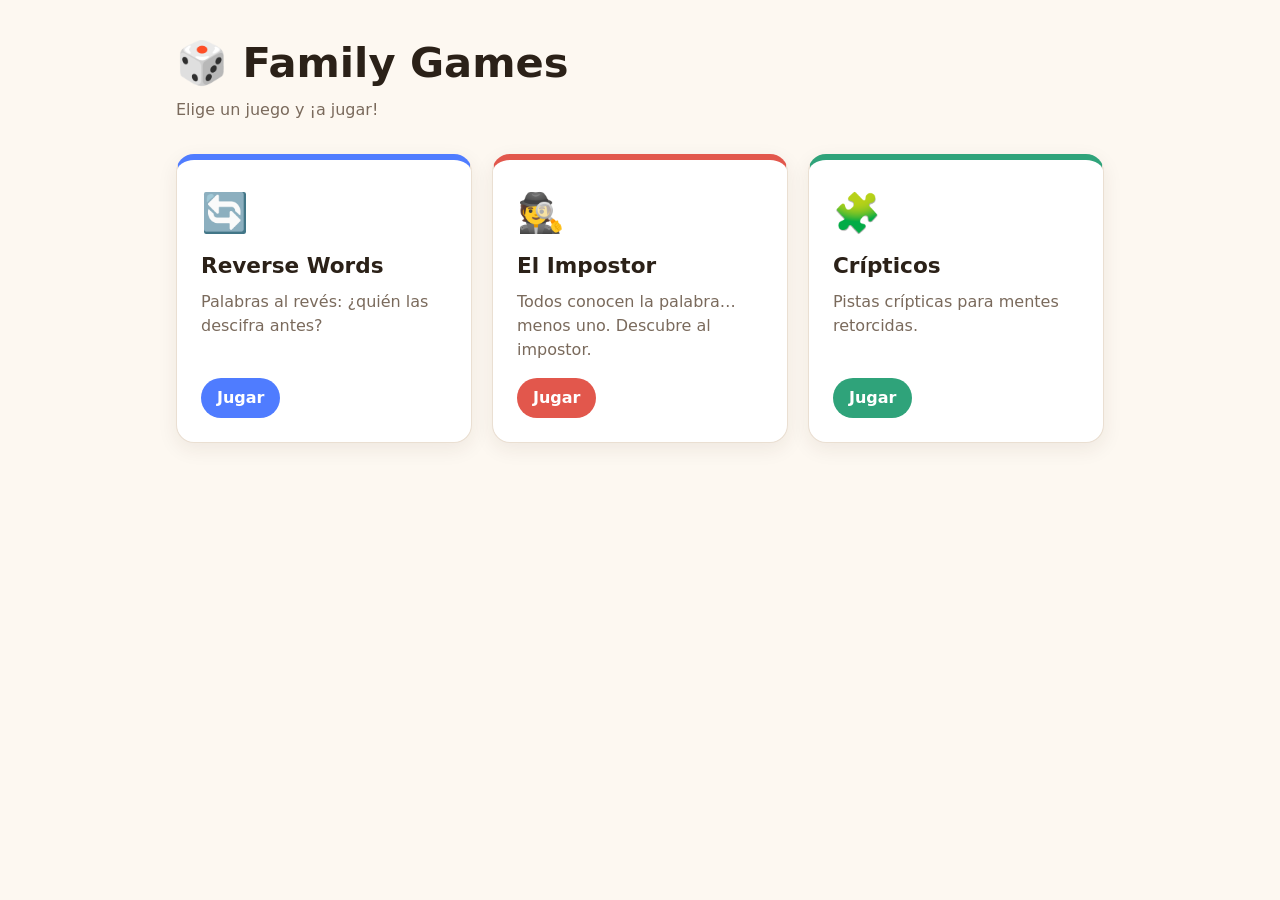
==== index.html @ b647e5b4 "Panel inicial con Reverse Words, El Impostor y Crípticos Co-Authored-By: Claude Opus 5.5 <noreply@an" ====
<!doctype html>
<html lang="es">
<head>
  <meta charset="utf-8">
  <meta name="viewport" content="width=device-width, initial-scale=1">
  <title>Family Games</title>
  <link rel="stylesheet" href="assets/styles.css">
</head>
<body>
  <main class="page">
    <header>
      <h1>🎲 Family Games</h1>
      <p>Elige un juego y ¡a jugar!</p>
    </header>

    <section class="games">
      <a class="game-card" href="games/reverse-words/" style="--accent: var(--c-reverse)">
        <span class="icon">🔄</span>
        <h2>Reverse Words</h2>
        <p>Palabras al revés: ¿quién las descifra antes?</p>
        <span class="play">Jugar</span>
      </a>

      <a class="game-card" href="games/impostor/" style="--accent: var(--c-impostor)">
        <span class="icon">🕵️</span>
        <h2>El Impostor</h2>
        <p>Todos conocen la palabra… menos uno. Descubre al impostor.</p>
        <span class="play">Jugar</span>
      </a>

      <a class="game-card" href="games/cripticos/" style="--accent: var(--c-cripticos)">
        <span class="icon">🧩</span>
        <h2>Crípticos</h2>
        <p>Pistas crípticas para mentes retorcidas.</p>
        <span class="play">Jugar</span>
      </a>
    </section>
  </main>
</body>
</html>
---- assets/styles.css ----
:root {
  --bg: #fdf8f1;
  --surface: #ffffff;
  --text: #2b2118;
  --muted: #7a6a5c;
  --border: #eadfd2;
  --radius: 18px;
  --shadow: 0 6px 20px rgba(60, 40, 20, 0.08);
  --c-reverse: #4f7cff;
  --c-impostor: #e2574c;
  --c-cripticos: #2fa37a;
}

@media (prefers-color-scheme: dark) {
  :root {
    --bg: #1b1714;
    --surface: #26201b;
    --text: #f3ebe2;
    --muted: #b3a493;
    --border: #3a3029;
    --shadow: 0 6px 20px rgba(0, 0, 0, 0.35);
  }
}

* { box-sizing: border-box; }

body {
  margin: 0;
  min-height: 100vh;
  font-family: system-ui, -apple-system, "Segoe UI", Roboto, sans-serif;
  background: var(--bg);
  color: var(--text);
  line-height: 1.5;
}

.page {
  max-width: 960px;
  margin: 0 auto;
  padding: 32px 16px 48px;
}

header h1 {
  margin: 0 0 4px;
  font-size: clamp(1.8rem, 5vw, 2.6rem);
}

header p {
  margin: 0 0 32px;
  color: var(--muted);
}

.games {
  display: grid;
  grid-template-columns: repeat(auto-fit, minmax(240px, 1fr));
  gap: 20px;
}

.game-card {
  display: flex;
  flex-direction: column;
  gap: 8px;
  padding: 24px;
  border-radius: var(--radius);
  border: 1px solid var(--border);
  border-top: 6px solid var(--accent);
  background: var(--surface);
  box-shadow: var(--shadow);
  color: inherit;
  text-decoration: none;
  transition: transform 0.15s ease, box-shadow 0.15s ease;
}

.game-card:hover,
.game-card:focus-visible {
  transform: translateY(-3px);
  box-shadow: 0 10px 28px rgba(60, 40, 20, 0.15);
  outline: none;
}

.game-card .icon { font-size: 2.4rem; }
.game-card h2 { margin: 0; font-size: 1.35rem; }
.game-card p { margin: 0; color: var(--muted); flex: 1; }

.game-card .play {
  align-self: flex-start;
  margin-top: 8px;
  padding: 8px 16px;
  border-radius: 999px;
  background: var(--accent);
  color: #fff;
  font-weight: 600;
}

.back {
  display: inline-block;
  margin-bottom: 24px;
  color: var(--muted);
  text-decoration: none;
}

.back:hover { color: var(--text); }

.placeholder {
  padding: 32px 24px;
  border-radius: var(--radius);
  border: 1px dashed var(--border);
  background: var(--surface);
  text-align: center;
  color: var(--muted);
}
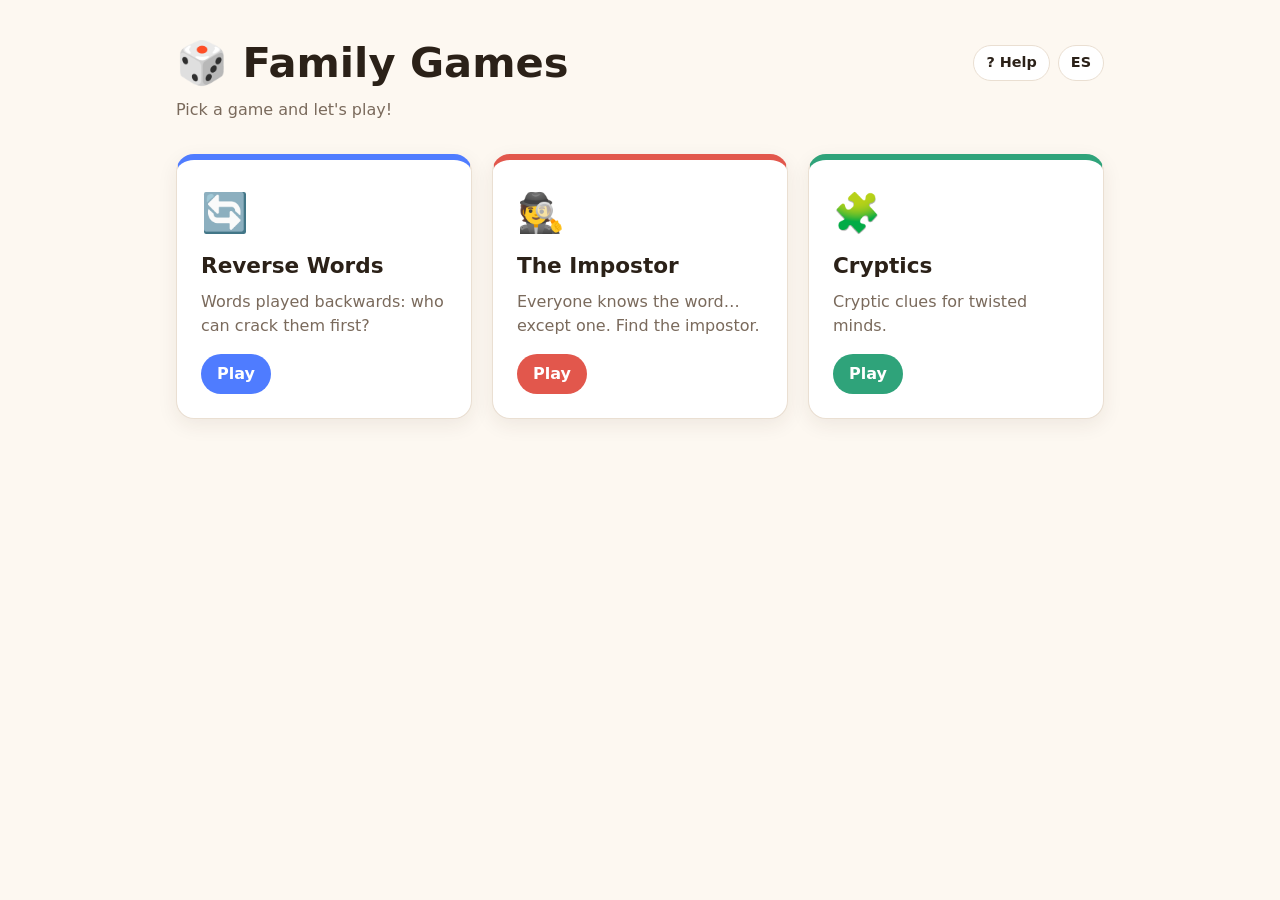
==== commit c1b2f043: "Web en español e inglés y botón de ayuda en cada juego - assets/i18n.js: idioma (ES/EN, se recuerda " ====
--- a/index.html
+++ b/index.html
@@ -6,35 +6,54 @@
   <title>Family Games</title>
   <link rel="stylesheet" href="assets/styles.css">
 </head>
-<body>
+<body data-game="home">
   <main class="page">
     <header>
-      <h1>🎲 Family Games</h1>
-      <p>Elige un juego y ¡a jugar!</p>
+      <div class="topbar">
+        <h1>🎲 Family Games</h1>
+        <div class="tools"></div>
+      </div>
+      <p data-i18n="home.subtitle">Elige un juego y ¡a jugar!</p>
     </header>
 
     <section class="games">
       <a class="game-card" href="games/reverse-words/" style="--accent: var(--c-reverse)">
         <span class="icon">🔄</span>
         <h2>Reverse Words</h2>
-        <p>Palabras al revés: ¿quién las descifra antes?</p>
-        <span class="play">Jugar</span>
+        <p data-i18n="home.reverse">Palabras al revés: ¿quién las descifra antes?</p>
+        <span class="play" data-i18n="home.play">Jugar</span>
       </a>
 
       <a class="game-card" href="games/impostor/" style="--accent: var(--c-impostor)">
         <span class="icon">🕵️</span>
-        <h2>El Impostor</h2>
-        <p>Todos conocen la palabra… menos uno. Descubre al impostor.</p>
-        <span class="play">Jugar</span>
+        <h2 data-i18n="impostor.title">El Impostor</h2>
+        <p data-i18n="home.impostor">Todos conocen la palabra… menos uno. Descubre al impostor.</p>
+        <span class="play" data-i18n="home.play">Jugar</span>
       </a>
 
       <a class="game-card" href="games/cripticos/" style="--accent: var(--c-cripticos)">
         <span class="icon">🧩</span>
-        <h2>Crípticos</h2>
-        <p>Pistas crípticas para mentes retorcidas.</p>
-        <span class="play">Jugar</span>
+        <h2 data-i18n="cripticos.title">Crípticos</h2>
+        <p data-i18n="home.cripticos">Pistas crípticas para mentes retorcidas.</p>
+        <span class="play" data-i18n="home.play">Jugar</span>
       </a>
     </section>
   </main>
+
+  <script src="assets/i18n.js"></script>
+  <script>
+    I18N.add({
+      es: {},
+      en: {
+        "home.subtitle": "Pick a game and let's play!",
+        "home.reverse": "Words played backwards: who can crack them first?",
+        "home.impostor": "Everyone knows the word… except one. Find the impostor.",
+        "home.cripticos": "Cryptic clues for twisted minds.",
+        "home.play": "Play",
+        "impostor.title": "The Impostor",
+        "cripticos.title": "Cryptics",
+      },
+    });
+  </script>
 </body>
 </html>
--- a/assets/styles.css
+++ b/assets/styles.css
@@ -100,6 +100,59 @@
 
 .back:hover { color: var(--text); }
 
+/* Controles compartidos por los juegos */
+
+.card {
+  padding: 20px;
+  margin-bottom: 16px;
+  border-radius: var(--radius);
+  border: 1px solid var(--border);
+  background: var(--surface);
+  box-shadow: var(--shadow);
+}
+
+.card h2 { margin: 0 0 12px; font-size: 1.1rem; }
+
+.btn {
+  display: inline-block;
+  padding: 12px 20px;
+  border: none;
+  border-radius: 999px;
+  background: var(--accent, var(--text));
+  color: #fff;
+  font: inherit;
+  font-weight: 600;
+  cursor: pointer;
+}
+
+.btn:disabled { opacity: 0.4; cursor: not-allowed; }
+.btn.big { display: block; width: 100%; padding: 16px; font-size: 1.1rem; }
+
+.btn.ghost {
+  background: transparent;
+  color: var(--text);
+  border: 1px solid var(--border);
+}
+
+.input {
+  width: 100%;
+  padding: 10px 14px;
+  border-radius: 12px;
+  border: 1px solid var(--border);
+  background: var(--bg);
+  color: var(--text);
+  font: inherit;
+}
+
+.row { display: flex; gap: 8px; align-items: center; }
+.row .input { flex: 1; }
+
+.stack > * + * { margin-top: 12px; }
+
+.hint { color: var(--muted); font-size: 0.9rem; margin: 8px 0 0; }
+
+.hidden { display: none !important; }
+
 .placeholder {
   padding: 32px 24px;
   border-radius: var(--radius);
@@ -108,3 +161,54 @@
   text-align: center;
   color: var(--muted);
 }
+
+/* Barra superior: volver + ayuda e idioma */
+
+.topbar {
+  display: flex;
+  align-items: center;
+  justify-content: space-between;
+  gap: 8px;
+  margin-bottom: 24px;
+}
+
+.topbar .back { margin: 0; }
+
+.tools { display: flex; gap: 8px; margin-left: auto; }
+
+.tool {
+  padding: 6px 12px;
+  border-radius: 999px;
+  border: 1px solid var(--border);
+  background: var(--surface);
+  color: var(--text);
+  font: inherit;
+  font-size: 0.9rem;
+  font-weight: 600;
+  cursor: pointer;
+}
+
+.tool:hover { border-color: var(--muted); }
+
+.help-dialog {
+  width: min(560px, calc(100vw - 32px));
+  max-height: calc(100vh - 48px);
+  padding: 24px;
+  border: 1px solid var(--border);
+  border-radius: var(--radius);
+  background: var(--surface);
+  color: var(--text);
+  box-shadow: var(--shadow);
+}
+
+.help-dialog::backdrop { background: rgba(0, 0, 0, 0.45); }
+.help-body h2 { margin: 0 0 8px; font-size: 1.25rem; }
+.help-body h2:not(:first-child) { margin-top: 24px; padding-top: 20px; border-top: 1px solid var(--border); }
+.help-body p, .help-body li { color: var(--muted); }
+.help-body strong { color: var(--text); }
+.help-body ol, .help-body ul { padding-left: 20px; }
+.help-body li + li { margin-top: 6px; }
+.help-dialog form { margin-top: 20px; }
+header .topbar { margin-bottom: 4px; }
+header .topbar h1 { margin: 0; }
+.help-dialog .btn { background: var(--text); color: var(--bg); }
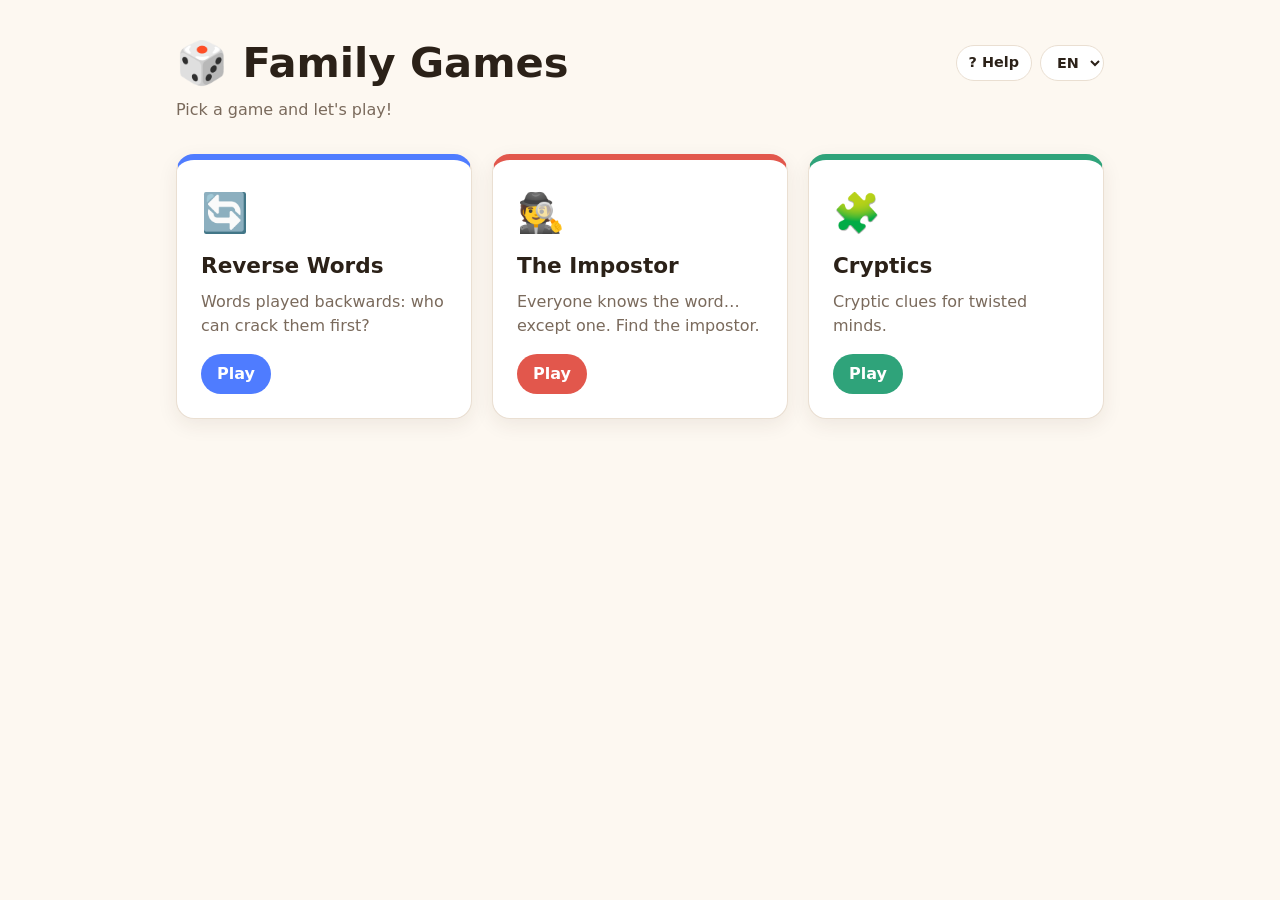
==== commit 30097180: "Añade el francés: selector ES/EN/FR, traducciones y pistas en francés - El botón de idioma pasa a se" ====
--- a/index.html
+++ b/index.html
@@ -53,6 +53,15 @@
         "impostor.title": "The Impostor",
         "cripticos.title": "Cryptics",
       },
+      fr: {
+        "home.subtitle": "Choisissez un jeu et c'est parti !",
+        "home.reverse": "Des mots à l'envers : qui les déchiffre le premier ?",
+        "home.impostor": "Tout le monde connaît le mot… sauf un. Démasquez l'imposteur.",
+        "home.cripticos": "Des définitions cryptiques pour esprits tordus.",
+        "home.play": "Jouer",
+        "impostor.title": "L'Imposteur",
+        "cripticos.title": "Cryptiques",
+      },
     });
   </script>
 </body>
--- a/assets/styles.css
+++ b/assets/styles.css
@@ -174,7 +174,7 @@
 
 .topbar .back { margin: 0; }
 
-.tools { display: flex; gap: 8px; margin-left: auto; }
+.tools { display: flex; flex-shrink: 0; gap: 8px; margin-left: auto; }
 
 .tool {
   padding: 6px 12px;
@@ -185,10 +185,12 @@
   font: inherit;
   font-size: 0.9rem;
   font-weight: 600;
+  white-space: nowrap;
   cursor: pointer;
 }
 
 .tool:hover { border-color: var(--muted); }
+select.tool { padding-right: 8px; }
 
 .help-dialog {
   width: min(560px, calc(100vw - 32px));
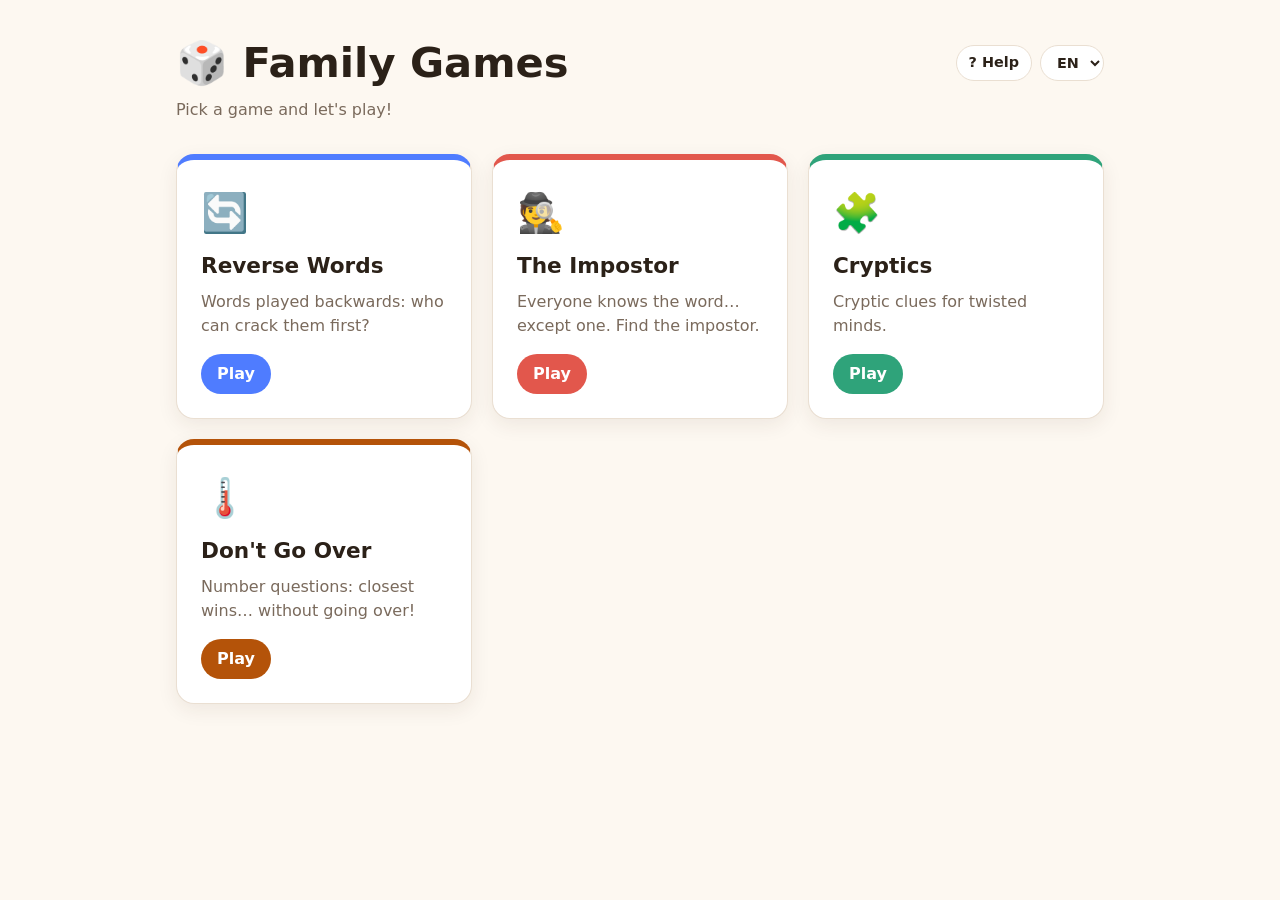
==== commit 0ccb0037: "Nuevo juego Sin Pasarse: preguntas de cifras con termómetro - Los jugadores se pasan el móvil y cada" ====
--- a/index.html
+++ b/index.html
@@ -37,6 +37,13 @@
         <p data-i18n="home.cripticos">Pistas crípticas para mentes retorcidas.</p>
         <span class="play" data-i18n="home.play">Jugar</span>
       </a>
+
+      <a class="game-card" href="games/sin-pasarse/" style="--accent: var(--c-cifras)">
+        <span class="icon">🌡️</span>
+        <h2 data-i18n="cifras.title">Sin Pasarse</h2>
+        <p data-i18n="home.cifras">Preguntas de cifras: gana quien más se acerque… ¡sin pasarse!</p>
+        <span class="play" data-i18n="home.play">Jugar</span>
+      </a>
     </section>
   </main>
 
@@ -52,6 +59,8 @@
         "home.play": "Play",
         "impostor.title": "The Impostor",
         "cripticos.title": "Cryptics",
+        "cifras.title": "Don't Go Over",
+        "home.cifras": "Number questions: closest wins… without going over!",
       },
       fr: {
         "home.subtitle": "Choisissez un jeu et c'est parti !",
@@ -61,6 +70,8 @@
         "home.play": "Jouer",
         "impostor.title": "L'Imposteur",
         "cripticos.title": "Cryptiques",
+        "cifras.title": "Sans Dépasser",
+        "home.cifras": "Des questions de chiffres : le plus proche gagne… sans dépasser !",
       },
     });
   </script>
--- a/assets/styles.css
+++ b/assets/styles.css
@@ -9,6 +9,7 @@
   --c-reverse: #4f7cff;
   --c-impostor: #e2574c;
   --c-cripticos: #2fa37a;
+  --c-cifras: #b45309;
 }
 
 @media (prefers-color-scheme: dark) {
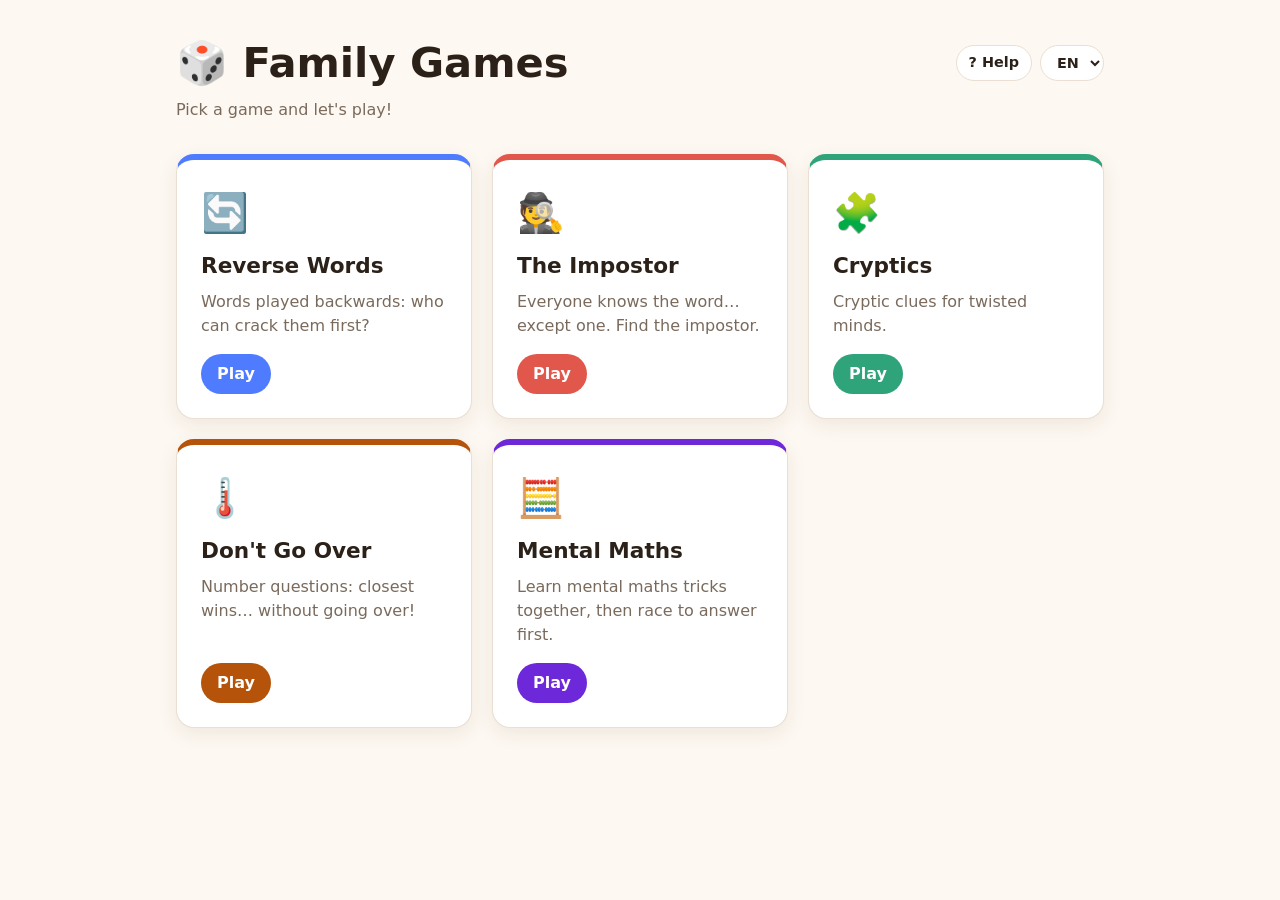
==== commit 00814a66: "Nuevo juego Cálculo Mental: aprender estrategias y competir - 20 estrategias en 4 bloques (sumas y r" ====
--- a/index.html
+++ b/index.html
@@ -44,6 +44,13 @@
         <p data-i18n="home.cifras">Preguntas de cifras: gana quien más se acerque… ¡sin pasarse!</p>
         <span class="play" data-i18n="home.play">Jugar</span>
       </a>
+
+      <a class="game-card" href="games/calculo/" style="--accent: var(--c-calculo)">
+        <span class="icon">🧮</span>
+        <h2 data-i18n="calculo.title">Cálculo Mental</h2>
+        <p data-i18n="home.calculo">Aprended trucos de cálculo mental y competid a ver quién responde antes.</p>
+        <span class="play" data-i18n="home.play">Jugar</span>
+      </a>
     </section>
   </main>
 
@@ -61,6 +68,8 @@
         "cripticos.title": "Cryptics",
         "cifras.title": "Don't Go Over",
         "home.cifras": "Number questions: closest wins… without going over!",
+        "calculo.title": "Mental Maths",
+        "home.calculo": "Learn mental maths tricks together, then race to answer first.",
       },
       fr: {
         "home.subtitle": "Choisissez un jeu et c'est parti !",
@@ -72,6 +81,8 @@
         "cripticos.title": "Cryptiques",
         "cifras.title": "Sans Dépasser",
         "home.cifras": "Des questions de chiffres : le plus proche gagne… sans dépasser !",
+        "calculo.title": "Calcul Mental",
+        "home.calculo": "Apprenez des astuces de calcul mental, puis faites la course pour répondre en premier.",
       },
     });
   </script>
--- a/assets/styles.css
+++ b/assets/styles.css
@@ -10,6 +10,7 @@
   --c-impostor: #e2574c;
   --c-cripticos: #2fa37a;
   --c-cifras: #b45309;
+  --c-calculo: #6d28d9;
 }
 
 @media (prefers-color-scheme: dark) {
@@ -211,6 +212,9 @@
 .help-body strong { color: var(--text); }
 .help-body ol, .help-body ul { padding-left: 20px; }
 .help-body li + li { margin-top: 6px; }
+.help-body h3 { margin: 16px 0 4px; font-size: 1rem; }
+.help-body .sources { font-size: 0.85rem; }
+.help-body a { color: inherit; }
 .help-dialog form { margin-top: 20px; }
 header .topbar { margin-bottom: 4px; }
 header .topbar h1 { margin: 0; }
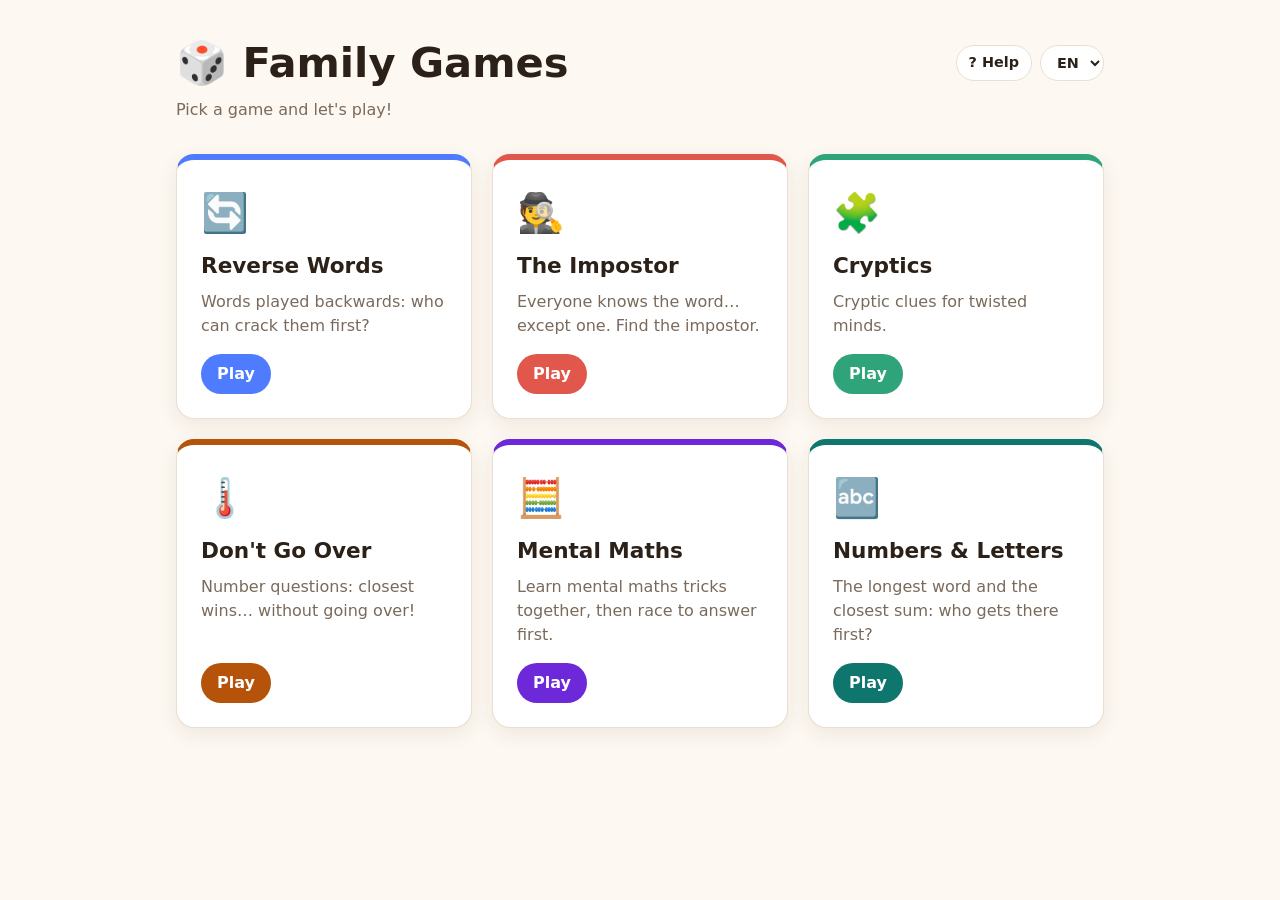
==== commit b1d7357e: "Nuevo juego Cifras y Letras, en castellano, inglés y francés - Partidas de letras, cifras o mixtas; " ====
--- a/index.html
+++ b/index.html
@@ -51,6 +51,13 @@
         <p data-i18n="home.calculo">Aprended trucos de cálculo mental y competid a ver quién responde antes.</p>
         <span class="play" data-i18n="home.play">Jugar</span>
       </a>
+
+      <a class="game-card" href="games/cifras-letras/" style="--accent: var(--c-cyl)">
+        <span class="icon">🔤</span>
+        <h2 data-i18n="cyl.title">Cifras y Letras</h2>
+        <p data-i18n="home.cyl">La palabra más larga y la cuenta más cercana: ¿quién llega antes?</p>
+        <span class="play" data-i18n="home.play">Jugar</span>
+      </a>
     </section>
   </main>
 
@@ -70,6 +77,8 @@
         "home.cifras": "Number questions: closest wins… without going over!",
         "calculo.title": "Mental Maths",
         "home.calculo": "Learn mental maths tricks together, then race to answer first.",
+        "cyl.title": "Numbers & Letters",
+        "home.cyl": "The longest word and the closest sum: who gets there first?",
       },
       fr: {
         "home.subtitle": "Choisissez un jeu et c'est parti !",
@@ -83,6 +92,8 @@
         "home.cifras": "Des questions de chiffres : le plus proche gagne… sans dépasser !",
         "calculo.title": "Calcul Mental",
         "home.calculo": "Apprenez des astuces de calcul mental, puis faites la course pour répondre en premier.",
+        "cyl.title": "Des chiffres et des lettres",
+        "home.cyl": "Le mot le plus long et le compte le plus proche : qui y arrive le premier ?",
       },
     });
   </script>
--- a/assets/styles.css
+++ b/assets/styles.css
@@ -11,6 +11,7 @@
   --c-cripticos: #2fa37a;
   --c-cifras: #b45309;
   --c-calculo: #6d28d9;
+  --c-cyl: #0f766e;
 }
 
 @media (prefers-color-scheme: dark) {
